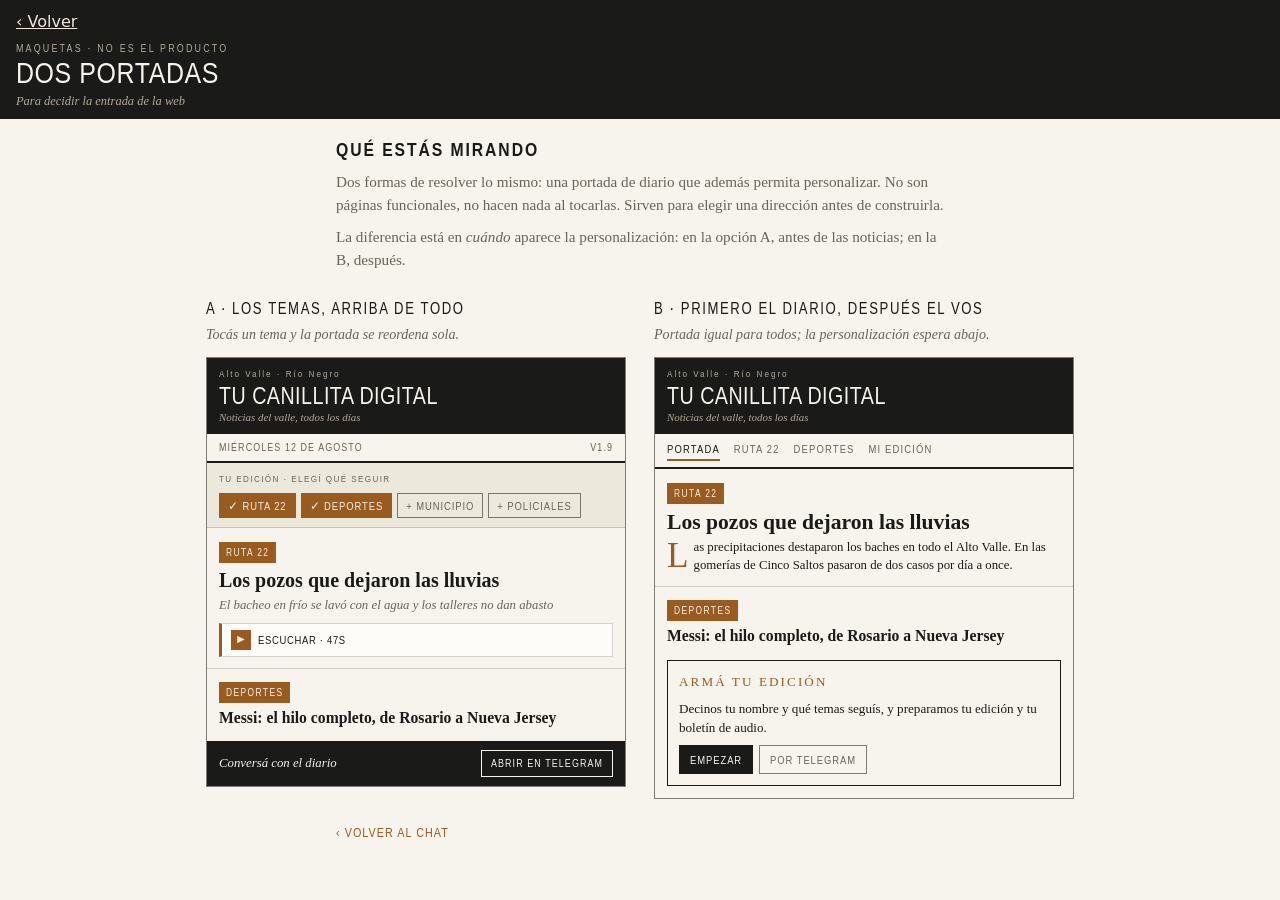
==== mockups/portadas.html @ 5c875a69 "v1.10" ====
<!DOCTYPE html>
<html lang="es-AR">
<head>
  <meta charset="UTF-8">
  <meta name="viewport" content="width=device-width, initial-scale=1">
  <title>Maquetas de portada · Tu Canillita Digital</title>
  <link rel="stylesheet" href="../css/styles.css">
  <style>
    /* Estilos propios de esta página de maquetas. No forman parte del producto. */
    body { padding-bottom: 40px; }

    .intro {
      max-width: 640px;
      margin: 0 auto;
      padding: 16px;
    }
    .intro h1 {
      margin: 0 0 6px;
      font-family: var(--condensada);
      font-size: 1.2rem;
      letter-spacing: .1em;
      text-transform: uppercase;
    }
    .intro p {
      margin: 0 0 8px;
      font-family: var(--display);
      font-size: .95rem;
      line-height: 1.55;
      color: var(--tinta-suave);
    }

    .opciones {
      max-width: 900px;
      margin: 0 auto;
      padding: 0 16px;
      display: grid;
      gap: 28px;
    }
    @media (min-width: 800px) {
      .opciones { grid-template-columns: 1fr 1fr; }
    }

    .opcion__rotulo {
      margin: 0 0 4px;
      font-family: var(--condensada);
      font-size: 1rem;
      letter-spacing: .1em;
      text-transform: uppercase;
    }
    .opcion__nota {
      margin: 0 0 12px;
      font-family: var(--display);
      font-style: italic;
      font-size: .88rem;
      color: var(--tinta-suave);
    }

    /* El marco simula la pantalla de un teléfono */
    .marco {
      border: 1px solid var(--filete);
      background: var(--papel);
      overflow: hidden;
    }

    /* ---- piezas comunes a las dos maquetas ---- */
    .m-chapa { background: var(--tinta); padding: 9px 12px; }
    .m-chapa__eyebrow {
      margin: 0; font-family: var(--condensada); font-size: .62rem;
      letter-spacing: .2em; color: #B3AB98;
    }
    .m-chapa__titulo {
      margin: 1px 0 0; font-family: var(--condensada); font-stretch: 87.5%;
      font-size: 1.5rem; font-weight: 400; letter-spacing: .02em;
      line-height: 1.05; text-transform: uppercase; color: var(--papel);
    }
    .m-chapa__linea {
      margin: 1px 0 0; font-family: var(--display); font-style: italic;
      font-size: .68rem; color: #B3AB98;
    }

    .m-fecha {
      display: flex; justify-content: space-between;
      padding: 5px 12px; border-bottom: 2px solid var(--tinta);
      font-family: var(--condensada); font-size: .68rem;
      letter-spacing: .1em; text-transform: uppercase; color: var(--tinta-suave);
    }

    .m-volanta {
      display: inline-block; padding: 3px 7px; margin-bottom: 6px;
      background: var(--ocre); color: var(--papel);
      font-family: var(--condensada); font-size: .64rem;
      letter-spacing: .14em; text-transform: uppercase;
    }
    .m-titular {
      margin: 0 0 5px; font-family: var(--display);
      font-size: 1.25rem; line-height: 1.12;
    }
    .m-bajada {
      margin: 0; font-family: var(--display); font-style: italic;
      font-size: .8rem; line-height: 1.4; color: var(--tinta-suave);
    }
    .m-cuerpo { padding: 11px 12px; }
    .m-secundaria { border-top: 1px solid var(--linea); padding: 10px 12px; }
    .m-secundaria .m-titular { font-size: .98rem; }

    .m-escuchar {
      display: flex; align-items: center; gap: 7px; margin-top: 8px;
      padding: 6px 9px; background: var(--burbuja-in);
      border: 1px solid var(--linea); border-left: 3px solid var(--ocre);
    }
    .m-escuchar span:first-child {
      width: 20px; height: 20px; flex: 0 0 20px;
      display: grid; place-items: center;
      background: var(--ocre); color: var(--papel); font-size: .6rem;
    }
    .m-escuchar span:last-child {
      font-family: var(--condensada); font-size: .72rem;
      letter-spacing: .06em; text-transform: uppercase;
    }

    .m-telegram {
      display: flex; align-items: center; justify-content: space-between; gap: 8px;
      padding: 9px 12px; background: var(--tinta); color: var(--papel);
    }
    .m-telegram em { font-family: var(--display); font-size: .8rem; }
    .m-telegram b {
      font-family: var(--condensada); font-weight: 400; font-size: .68rem;
      letter-spacing: .1em; text-transform: uppercase;
      border: 1px solid var(--papel); padding: 4px 9px;
    }

    /* ---- opción A: franja de temas ---- */
    .m-temas {
      padding: 9px 12px; background: var(--papel-viejo);
      border-bottom: 1px solid var(--linea);
    }
    .m-temas__rotulo {
      margin: 0 0 6px; font-family: var(--condensada); font-size: .62rem;
      letter-spacing: .14em; text-transform: uppercase; color: var(--tinta-suave);
    }
    .m-chips { display: flex; flex-wrap: wrap; gap: 5px; }
    .m-chip {
      font-family: var(--condensada); font-size: .72rem;
      letter-spacing: .08em; text-transform: uppercase; padding: 4px 9px;
      background: var(--ocre); color: var(--papel);
    }
    .m-chip--off {
      background: transparent; color: var(--tinta-suave);
      border: 1px solid var(--filete); padding: 3px 8px;
    }

    /* ---- opción B: navegación de secciones ---- */
    .m-nav {
      display: flex; gap: 14px; padding: 6px 12px;
      border-bottom: 2px solid var(--tinta);
      font-family: var(--condensada); font-size: .72rem;
      letter-spacing: .1em; text-transform: uppercase;
    }
    .m-nav span { color: var(--tinta-suave); }
    .m-nav .activo {
      color: var(--tinta); border-bottom: 2px solid var(--ocre); padding-bottom: 1px;
    }

    .m-capitular::first-letter {
      float: left; margin: 3px 5px 0 0;
      font-size: 2.2rem; line-height: .8; color: var(--ocre);
    }

    .m-armar {
      margin: 0 12px 12px; padding: 11px; border: 1px solid var(--tinta);
    }
    .m-armar__rotulo {
      margin: 0 0 5px; font-family: var(--condensada); font-size: .64rem;
      letter-spacing: .16em; text-transform: uppercase; color: var(--ocre);
    }
    .m-armar p {
      margin: 0 0 8px; font-family: var(--display);
      font-size: .82rem; line-height: 1.45;
    }
    .m-armar__botones { display: flex; gap: 6px; }
    .m-armar__botones span {
      font-family: var(--condensada); font-size: .72rem;
      letter-spacing: .08em; text-transform: uppercase; padding: 6px 11px;
      background: var(--tinta); color: var(--papel);
    }
    .m-armar__botones span:last-child {
      background: transparent; color: var(--tinta-suave);
      border: 1px solid var(--filete); padding: 5px 10px;
    }

    .volver-arriba {
      display: block; max-width: 640px; margin: 24px auto 0; padding: 0 16px;
      font-family: var(--condensada); font-size: .82rem;
      letter-spacing: .08em; text-transform: uppercase;
      color: var(--ocre); text-decoration: none;
    }
  </style>
</head>
<body>

  <header class="masthead">
    <a class="volver" href="../index.html">‹ Volver</a>
    <p class="masthead__eyebrow">Maquetas · no es el producto</p>
    <h1 class="masthead__title">Dos portadas</h1>
    <p class="masthead__line">Para decidir la entrada de la web</p>
  </header>

  <div class="intro">
    <h1>Qué estás mirando</h1>
    <p>
      Dos formas de resolver lo mismo: una portada de diario que además permita
      personalizar. No son páginas funcionales, no hacen nada al tocarlas.
      Sirven para elegir una dirección antes de construirla.
    </p>
    <p>
      La diferencia está en <em>cuándo</em> aparece la personalización: en la
      opción A, antes de las noticias; en la B, después.
    </p>
  </div>

  <div class="opciones">

    <!-- ============================ OPCIÓN A ============================ -->
    <section>
      <p class="opcion__rotulo">A · Los temas, arriba de todo</p>
      <p class="opcion__nota">Tocás un tema y la portada se reordena sola.</p>

      <div class="marco">
        <div class="m-chapa">
          <p class="m-chapa__eyebrow">Alto Valle · Río Negro</p>
          <p class="m-chapa__titulo">Tu Canillita Digital</p>
          <p class="m-chapa__linea">Noticias del valle, todos los días</p>
        </div>

        <div class="m-fecha">
          <span>Miércoles 12 de agosto</span><span>v1.9</span>
        </div>

        <div class="m-temas">
          <p class="m-temas__rotulo">Tu edición · elegí qué seguir</p>
          <div class="m-chips">
            <span class="m-chip">✓ Ruta 22</span>
            <span class="m-chip">✓ Deportes</span>
            <span class="m-chip m-chip--off">+ Municipio</span>
            <span class="m-chip m-chip--off">+ Policiales</span>
          </div>
        </div>

        <div class="m-cuerpo">
          <span class="m-volanta">Ruta 22</span>
          <h2 class="m-titular">Los pozos que dejaron las lluvias</h2>
          <p class="m-bajada">El bacheo en frío se lavó con el agua y los talleres no dan abasto</p>
          <div class="m-escuchar">
            <span aria-hidden="true">▶</span>
            <span>Escuchar · 47s</span>
          </div>
        </div>

        <div class="m-secundaria">
          <span class="m-volanta">Deportes</span>
          <h3 class="m-titular">Messi: el hilo completo, de Rosario a Nueva Jersey</h3>
        </div>

        <div class="m-telegram">
          <em>Conversá con el diario</em>
          <b>Abrir en Telegram</b>
        </div>
      </div>
    </section>

    <!-- ============================ OPCIÓN B ============================ -->
    <section>
      <p class="opcion__rotulo">B · Primero el diario, después el vos</p>
      <p class="opcion__nota">Portada igual para todos; la personalización espera abajo.</p>

      <div class="marco">
        <div class="m-chapa">
          <p class="m-chapa__eyebrow">Alto Valle · Río Negro</p>
          <p class="m-chapa__titulo">Tu Canillita Digital</p>
          <p class="m-chapa__linea">Noticias del valle, todos los días</p>
        </div>

        <nav class="m-nav">
          <span class="activo">Portada</span>
          <span>Ruta 22</span>
          <span>Deportes</span>
          <span>Mi edición</span>
        </nav>

        <div class="m-cuerpo">
          <span class="m-volanta">Ruta 22</span>
          <h2 class="m-titular" style="font-size:1.35rem">Los pozos que dejaron las lluvias</h2>
          <p class="m-bajada m-capitular" style="font-style:normal;color:var(--tinta)">
            Las precipitaciones destaparon los baches en todo el Alto Valle.
            En las gomerías de Cinco Saltos pasaron de dos casos por día a once.
          </p>
        </div>

        <div class="m-secundaria">
          <span class="m-volanta">Deportes</span>
          <h3 class="m-titular">Messi: el hilo completo, de Rosario a Nueva Jersey</h3>
        </div>

        <div class="m-armar">
          <p class="m-armar__rotulo">Armá tu edición</p>
          <p>Decinos tu nombre y qué temas seguís, y preparamos tu edición y tu boletín de audio.</p>
          <div class="m-armar__botones">
            <span>Empezar</span>
            <span>Por Telegram</span>
          </div>
        </div>
      </div>
    </section>

  </div>

  <a class="volver-arriba" href="../index.html">‹ Volver al chat</a>

</body>
</html>
---- css/styles.css ----
/*
 * styles.css — Tu Canillita Digital
 * ---------------------------------
 * Mobile first. Identidad de diario de provincia: chapa en negativo, filetes
 * horizontales, volantas en recuadro y el ocre de las bardas como acento.
 * El canal se sugiere, no se copia: colores y tipografías propias.
 *
 * Tokens en :root — cambiar acá cambia todo.
 */

:root {
  /* Color — tinta sobre papel, con el ocre de las bardas como único acento */
  --tinta:        #1A1A18;
  --tinta-suave:  #6A6357;
  --papel:        #F7F4EE;
  --papel-viejo:  #EDE8DC;
  --burbuja-in:   #FDFCF9;
  --burbuja-out:  #E7DFCE;
  --ocre:         #9A5B1E;
  --ocre-claro:   #F2E7D8;
  --destacado:    #EBD9B4;
  --rojo:         #8C1D18;
  --linea:        rgba(26, 26, 24, .18);
  --filete:       rgba(26, 26, 24, .55);

  /* Tipografía: serifa para leer, condensada para la chapa y las volantas */
  --display:    Georgia, "Iowan Old Style", "Times New Roman", serif;
  --condensada: "Arial Narrow", "Roboto Condensed", "Liberation Sans Narrow",
                "Helvetica Neue", Arial, sans-serif;
  --texto:      Georgia, "Iowan Old Style", "Times New Roman", serif;
  --interfaz:   system-ui, -apple-system, "Segoe UI", Roboto, Arial, sans-serif;

  /* Un diario no tiene esquinas redondeadas */
  --radio: 2px;
  --gap: 12px;
  --ancho: 480px;
}

* { box-sizing: border-box; }

html, body {
  margin: 0;
  padding: 0;
}

body {
  background: var(--papel);
  color: var(--tinta);
  font-family: var(--interfaz);
  font-size: 16px;
  line-height: 1.5;
  -webkit-text-size-adjust: 100%;
}

.visually-hidden {
  position: absolute;
  width: 1px; height: 1px;
  padding: 0; margin: -1px;
  overflow: hidden; clip: rect(0 0 0 0);
  white-space: nowrap; border: 0;
}

/* Foco visible siempre: requisito de accesibilidad básica */
:focus-visible {
  outline: 3px solid var(--destacado);
  outline-offset: 2px;
}

/* ------------------------------------------------------------- cabecera */

/* La chapa va en negativo, como el cabezal impreso de un diario local */
.masthead {
  padding: 10px 16px 8px;
  background: var(--tinta);
  color: var(--papel);
}

.masthead__eyebrow {
  margin: 0;
  font-family: var(--condensada);
  font-size: .68rem;
  letter-spacing: .2em;
  text-transform: uppercase;
  color: #B3AB98;
}

.masthead__title {
  margin: 1px 0 0;
  font-family: var(--condensada);
  /* font-stretch ayuda donde la variante estrecha existe pero no tiene nombre */
  font-stretch: 87.5%;
  font-size: clamp(1.45rem, 6.4vw, 1.9rem);
  font-weight: 400;
  letter-spacing: .02em;
  line-height: 1.05;
  text-transform: uppercase;
}

.masthead__line {
  margin: 3px 0 0;
  font-family: var(--display);
  font-size: .78rem;
  font-style: italic;
  color: #B3AB98;
}

/* Fecha y edición, entre filetes: el corondel del diario */
.dateline {
  display: flex;
  justify-content: space-between;
  gap: 10px;
  max-width: var(--ancho);
  margin: 0 auto;
  padding: 6px 16px;
  border-bottom: 2px solid var(--tinta);
  font-family: var(--condensada);
  font-size: .72rem;
  letter-spacing: .1em;
  text-transform: uppercase;
  color: var(--tinta-suave);
}

/* --------------------------------------------------------------- página */

.stage {
  max-width: var(--ancho);
  margin: 0 auto;
  padding: 16px 12px 32px;
}

/* ------------------------------------------------------------- teléfono */

.phone {
  display: flex;
  flex-direction: column;
  background: var(--papel-viejo);
  border: 1px solid var(--filete);
  overflow: hidden;
}

.phone__bar {
  display: flex;
  align-items: center;
  gap: 10px;
  padding: 9px 12px;
  background: var(--tinta);
  color: var(--papel);
}

.phone__avatar {
  width: 36px; height: 36px;
  flex: 0 0 36px;
  display: grid;
  place-items: center;
  background: var(--ocre);
  color: var(--papel);
  font-family: var(--condensada);
  font-size: .9rem;
  letter-spacing: .05em;
}

.phone__id { min-width: 0; }

.phone__name {
  margin: 0;
  font-family: var(--condensada);
  font-stretch: 87.5%;
  font-size: .98rem;
  letter-spacing: .04em;
  text-transform: uppercase;
}

.phone__status {
  margin: 0;
  font-family: var(--display);
  font-size: .72rem;
  font-style: italic;
  color: #B3AB98;
}

/* Nota del editor, no cartel de advertencia */
.phone__disclaimer {
  margin: 0;
  padding: 5px 12px;
  background: var(--papel);
  border-bottom: 1px solid var(--filete);
  font-family: var(--condensada);
  font-size: .7rem;
  letter-spacing: .1em;
  text-transform: uppercase;
  text-align: center;
  color: var(--tinta-suave);
}

/* ----------------------------------------------------------- mensajería */

.chat-log {
  height: clamp(280px, 46vh, 520px);
  overflow-y: auto;
  padding: 12px;
  display: flex;
  flex-direction: column;
  gap: 10px;
  scroll-behavior: smooth;
}

.msg {
  display: flex;
  max-width: 92%;
}

.msg--in  { align-self: flex-start; }
.msg--out { align-self: flex-end; max-width: 82%; }

/* El agente habla desde el papel: sin globo de color, con filete */
.bubble {
  position: relative;
  padding: 10px 12px 22px;
  background: var(--burbuja-in);
  border: 1px solid var(--linea);
  border-top: 2px solid var(--tinta);
  font-family: var(--display);
  font-size: .95rem;
  line-height: 1.55;
  word-wrap: break-word;
}

/* El lector, en el margen: recuadro simple sin filete superior */
.msg--out .bubble {
  background: var(--burbuja-out);
  border: 1px solid var(--linea);
  border-top: 1px solid var(--linea);
  font-family: var(--interfaz);
  font-size: .9rem;
}

.bubble__text strong {
  font-family: var(--condensada);
  font-weight: 400;
  font-size: 1.06em;
  letter-spacing: .02em;
  text-transform: uppercase;
}

.bubble__text em {
  font-style: italic;
  color: var(--tinta-suave);
}

.bubble time {
  position: absolute;
  right: 10px;
  bottom: 6px;
  font-family: var(--condensada);
  font-size: .68rem;
  letter-spacing: .06em;
  color: var(--tinta-suave);
}

/* Guion de radio: se lee como texto aunque no haya voz */
.msg--script .bubble {
  background: var(--ocre-claro);
  border-top-color: var(--ocre);
}

.bubble__tag {
  font-family: var(--condensada);
  font-size: .68rem;
  letter-spacing: .16em;
  text-transform: uppercase;
  color: var(--ocre);
  margin-bottom: 6px;
}

/* Enlaces a la edición: pie de nota, no botón de app */
.bubble__links {
  display: flex;
  flex-direction: column;
  gap: 0;
  margin-top: 10px;
  border-top: 1px solid var(--linea);
}

.bubble__link {
  display: block;
  padding: 9px 0;
  border-bottom: 1px solid var(--linea);
  color: var(--ocre);
  font-family: var(--condensada);
  font-size: .84rem;
  letter-spacing: .08em;
  text-transform: uppercase;
  text-decoration: none;
}

.bubble__link:last-child { border-bottom: 0; }
.bubble__link:hover { color: var(--tinta); }

/* Mensaje de audio: reproductor + guion siempre visible */
.msg--audio .bubble {
  background: var(--ocre-claro);
  border-top-color: var(--ocre);
}

.audio {
  display: flex;
  align-items: center;
  gap: 10px;
  padding-bottom: 10px;
  border-bottom: 1px solid var(--linea);
}

.audio__play,
.audio__stop {
  flex: 0 0 auto;
  width: 42px; height: 42px;
  border: 0;
  border-radius: 0;
  background: var(--ocre);
  color: var(--papel);
  font-size: .95rem;
  cursor: pointer;
}

.audio__stop {
  width: 36px; height: 36px;
  background: transparent;
  border: 1px solid var(--tinta-suave);
  color: var(--tinta-suave);
  font-size: .7rem;
}

.audio__info {
  flex: 1;
  min-width: 0;
  display: flex;
  flex-direction: column;
}

.audio__title {
  font-family: var(--condensada);
  font-size: .95rem;
  letter-spacing: .06em;
  text-transform: uppercase;
}
.audio__state {
  font-family: var(--interfaz);
  font-size: .72rem;
  color: var(--tinta-suave);
}

.msg--audio .guion__texto { padding-top: 10px; }

.msg--audio .guion__linea {
  margin: 0 0 10px;
  padding: 2px 6px;
  border-radius: 4px;
  font-family: var(--display);
  font-size: .92rem;
  line-height: 1.6;
  transition: background .2s ease;
}

/* La línea que se está diciendo en voz alta */
.guion__linea.is-speaking {
  background: var(--destacado);
  box-shadow: -4px 0 0 var(--ocre);
}

/* Fecha del dato y fuentes: parte del contrato de confianza */
.meta {
  margin-top: 10px;
  font-family: var(--condensada);
  font-size: .74rem;
  letter-spacing: .06em;
  text-transform: uppercase;
  color: var(--tinta-suave);
}

.sources {
  margin-top: 10px;
  padding-top: 8px;
  border-top: 1px solid var(--filete);
  display: flex;
  flex-direction: column;
  gap: 3px;
}

.sources__label {
  font-family: var(--condensada);
  font-size: .68rem;
  letter-spacing: .18em;
  text-transform: uppercase;
  color: var(--tinta-suave);
}

.sources a,
.sources span:not(.sources__label) {
  font-family: var(--interfaz);
  font-size: .76rem;
  color: var(--ocre);
  text-decoration: underline;
  text-underline-offset: 2px;
}

/* Indicador de escritura */
.bubble--typing {
  display: flex;
  gap: 4px;
  padding: 12px 14px;
  background: var(--burbuja-in);
}

.bubble--typing span {
  width: 7px; height: 7px;
  border-radius: 50%;
  background: var(--tinta-suave);
  opacity: .45;
  animation: blink 1.1s infinite ease-in-out;
}

.bubble--typing span:nth-child(2) { animation-delay: .18s; }
.bubble--typing span:nth-child(3) { animation-delay: .36s; }

@keyframes blink {
  0%, 60%, 100% { opacity: .25; transform: translateY(0); }
  30%           { opacity: .9;  transform: translateY(-3px); }
}

/* --------------------------------------------------- respuestas rápidas */

.quick-replies {
  display: flex;
  flex-wrap: wrap;
  gap: 8px;
  padding: 10px 12px;
  /* Con menús largos la zona crecía demasiado: se limita y hace scroll */
  max-height: 148px;
  overflow-y: auto;
  background: var(--papel-viejo);
  border-top: 1px solid var(--linea);
}

/* Botones de sección, como los recuadros de una portada */
.quick {
  min-height: 44px;
  padding: 8px 13px;
  border: 1px solid var(--filete);
  border-radius: 0;
  background: var(--burbuja-in);
  color: var(--tinta);
  font-family: var(--condensada);
  font-size: .88rem;
  letter-spacing: .06em;
  text-transform: uppercase;
  cursor: pointer;
}

/* display:flex le gana al atributo hidden si no lo decimos explícitamente */
.quick-replies[hidden] { display: none; }

.quick:hover { background: var(--ocre); border-color: var(--ocre); color: var(--papel); }
.quick:active { transform: translateY(1px); }

/* ------------------------------------------------------------ redactor */

.composer {
  display: flex;
  gap: 8px;
  padding: 10px 12px;
  background: var(--papel);
  border-top: 1px solid var(--linea);
}

.composer__input {
  flex: 1;
  min-width: 0;
  min-height: 46px;
  padding: 10px 12px;
  border: 1px solid var(--filete);
  border-radius: 0;
  background: var(--burbuja-in);
  font-family: var(--interfaz);
  font-size: 1rem;
  color: var(--tinta);
}

.composer__send {
  width: 46px; height: 46px;
  flex: 0 0 46px;
  border: 0;
  border-radius: 0;
  background: var(--tinta);
  color: var(--papel);
  font-size: 1.05rem;
  cursor: pointer;
}

.composer__send:hover { background: #7C4818; }

/* Mientras el agente escribe, el redactor se ve apagado */
.composer__input:disabled { background: #F2F0EB; color: var(--tinta-suave); }
.composer__send:disabled { background: var(--tinta-suave); cursor: default; }

/* --------------------------------------------------------------- notas */

.notes {
  margin-top: 20px;
  padding: 14px 16px;
  background: var(--burbuja-in);
  border: 1px solid var(--filete);
}

.notes__title {
  margin: 0 0 8px;
  padding-bottom: 6px;
  border-bottom: 1px solid var(--filete);
  font-family: var(--condensada);
  font-size: 1rem;
  letter-spacing: .1em;
  text-transform: uppercase;
}

.notes__list {
  margin: 0;
  padding-left: 18px;
  font-family: var(--display);
  font-size: .92rem;
  line-height: 1.5;
  color: var(--tinta-suave);
}

.notes__list li { margin-bottom: 5px; }

.notes__links {
  display: flex;
  flex-direction: column;
  gap: 6px;
  margin: 14px 0 0;
}

.notes__links a {
  font-family: var(--condensada);
  font-size: .88rem;
  letter-spacing: .06em;
  text-transform: uppercase;
  color: var(--ocre);
  text-decoration: none;
}

.notes__links a:hover { text-decoration: underline; }

.notes__foot {
  margin: 12px 0 0;
  padding-top: 10px;
  border-top: 1px solid var(--linea);
  font-size: .74rem;
  color: var(--tinta-suave);
}

.notes__source { display: block; margin-top: 2px; }

/* ------------------------------------------------------- pantalla ancha */

@media (min-width: 900px) {
  .stage {
    max-width: 940px;
    display: grid;
    grid-template-columns: minmax(0, 1fr) 300px;
    gap: 24px;
    align-items: start;
    padding-top: 24px;
  }
  .notes { margin-top: 0; position: sticky; top: 24px; }
  .chat-log { height: 66vh; }
}

/* --------------------------------------------------------- accesibilidad */

@media (prefers-reduced-motion: reduce) {
  * { animation-duration: .001ms !important; animation-iteration-count: 1 !important; }
  .chat-log { scroll-behavior: auto; }
}

/* --------------------------------------------- escuchar una respuesta */

.msg--clip { max-width: 88%; }

.clip {
  display: flex;
  align-items: center;
  gap: 10px;
  padding: 8px 12px 8px 8px;
  border: 1px solid var(--linea);
  border-left: 4px solid var(--ocre);
  background: var(--burbuja-in);
}

.clip__play {
  flex: 0 0 auto;
  width: 34px; height: 34px;
  border: 0;
  border-radius: 0;
  background: var(--ocre);
  color: var(--papel);
  font-size: .8rem;
  cursor: pointer;
}

.clip__label {
  font-family: var(--condensada);
  font-size: .86rem;
  letter-spacing: .06em;
  text-transform: uppercase;
  color: var(--tinta);
}

/* La chapa dentro de las páginas lleva el enlace de vuelta arriba */
.masthead .volver {
  display: block;
  margin-bottom: 6px;
  color: var(--ocre-claro);
}

/* --------------------------------------------------- barra de secciones */

/* Acceso permanente a la edición y a la historia, como las secciones
   de la portada de un diario. No depende de ningún botón del chat. */
.secciones {
  display: flex;
  gap: 18px;
  max-width: var(--ancho);
  margin: 0 auto;
  padding: 8px 16px;
  border-bottom: 1px solid var(--filete);
}

.secciones a {
  font-family: var(--condensada);
  font-size: .88rem;
  letter-spacing: .1em;
  text-transform: uppercase;
  color: var(--tinta);
  text-decoration: none;
  border-bottom: 2px solid transparent;
  padding-bottom: 2px;
}

.secciones a:hover { border-bottom-color: var(--ocre); color: var(--ocre); }
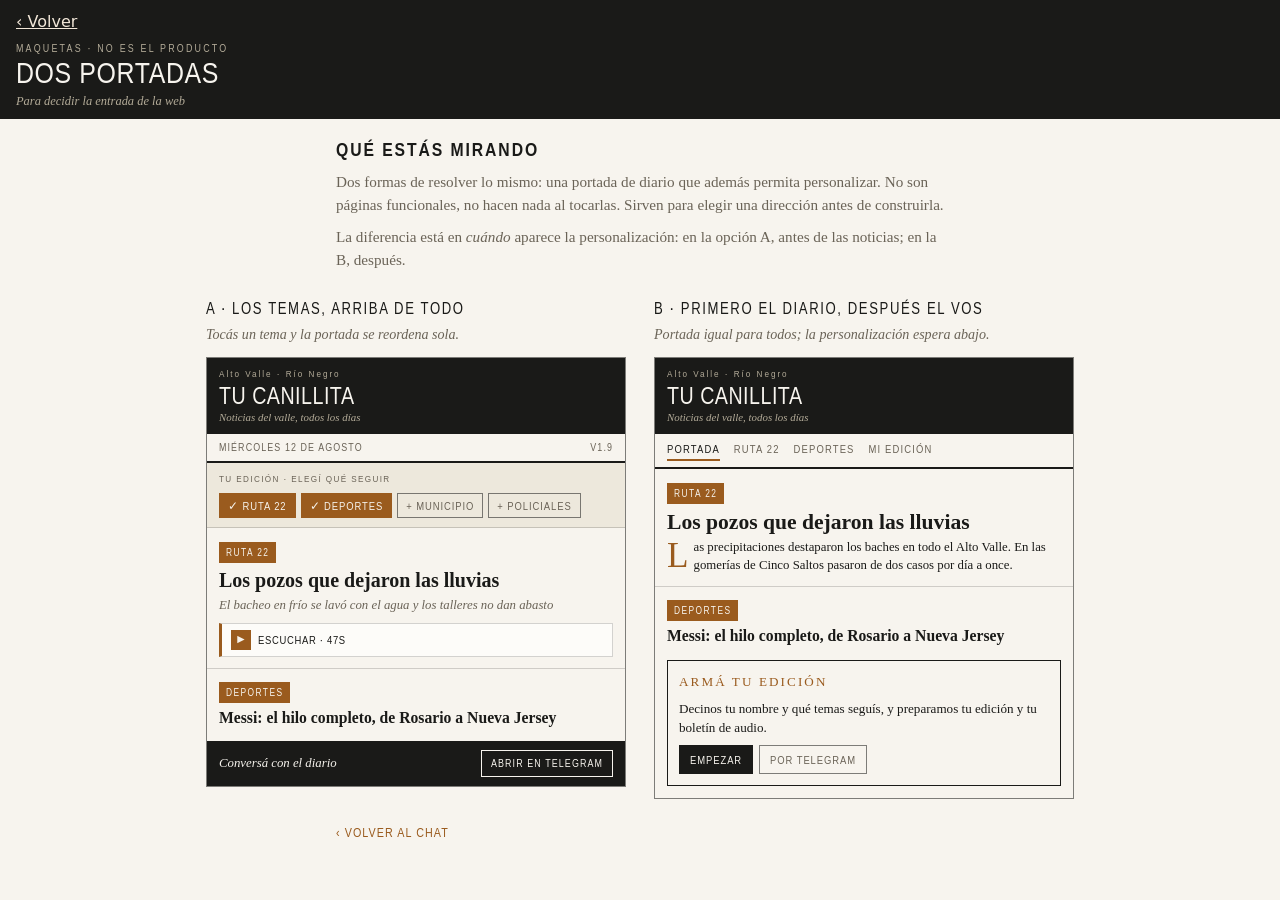
==== commit 5ca0c00b: "v1.11" ====
--- a/mockups/portadas.html
+++ b/mockups/portadas.html
@@ -3,7 +3,7 @@
 <head>
   <meta charset="UTF-8">
   <meta name="viewport" content="width=device-width, initial-scale=1">
-  <title>Maquetas de portada · Tu Canillita Digital</title>
+  <title>Maquetas de portada · Tu Canillita</title>
   <link rel="stylesheet" href="../css/styles.css">
   <style>
     /* Estilos propios de esta página de maquetas. No forman parte del producto. */
@@ -228,7 +228,7 @@
       <div class="marco">
         <div class="m-chapa">
           <p class="m-chapa__eyebrow">Alto Valle · Río Negro</p>
-          <p class="m-chapa__titulo">Tu Canillita Digital</p>
+          <p class="m-chapa__titulo">Tu Canillita</p>
           <p class="m-chapa__linea">Noticias del valle, todos los días</p>
         </div>
 
@@ -276,7 +276,7 @@
       <div class="marco">
         <div class="m-chapa">
           <p class="m-chapa__eyebrow">Alto Valle · Río Negro</p>
-          <p class="m-chapa__titulo">Tu Canillita Digital</p>
+          <p class="m-chapa__titulo">Tu Canillita</p>
           <p class="m-chapa__linea">Noticias del valle, todos los días</p>
         </div>
 
--- a/css/styles.css
+++ b/css/styles.css
@@ -1,5 +1,5 @@
 /*
- * styles.css — Tu Canillita Digital
+ * styles.css — Tu Canillita
  * ---------------------------------
  * Mobile first. Identidad de diario de provincia: chapa en negativo, filetes
  * horizontales, volantas en recuadro y el ocre de las bardas como acento.
